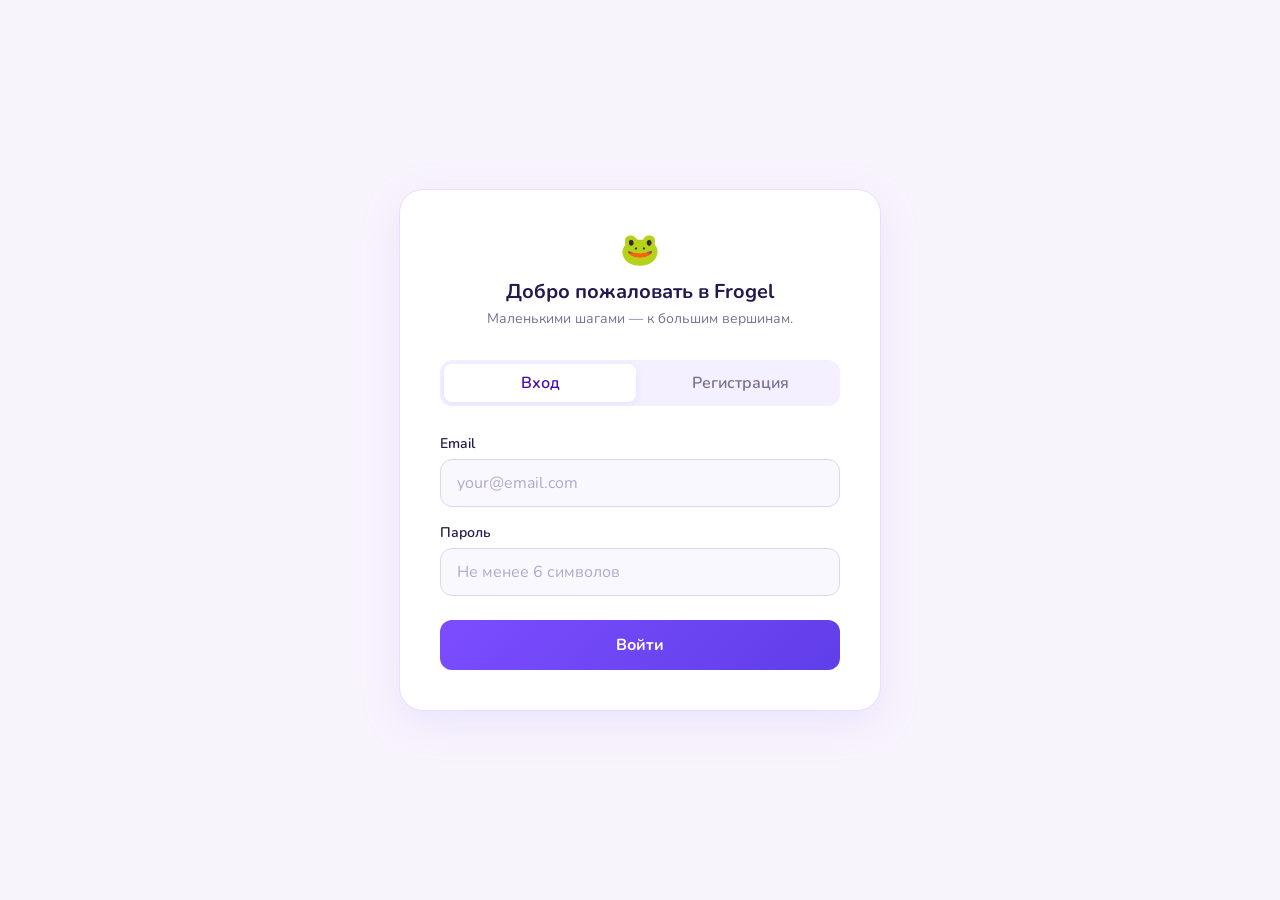
==== auth.html @ eb04b8f2 "Add frontend auth flow" ====
<!DOCTYPE html>
<html lang="ru">
<head>
    <meta charset="UTF-8">
    <title>Frogel — вход</title>

    <link rel="preconnect" href="https://fonts.googleapis.com">
    <link rel="preconnect" href="https://fonts.gstatic.com" crossorigin>
    <link href="https://fonts.googleapis.com/css2?family=Nunito:wght@400;600;700;800&display=swap" rel="stylesheet">

    <link rel="stylesheet" href="styles.css">

    <style>
        body {
            display: flex;
            align-items: center;
            justify-content: center;
            min-height: 100vh;
            margin: 0;
            padding: 24px;
            box-sizing: border-box;
            max-width: none;
        }

        .auth-card {
            background: #ffffff;
            border-radius: 24px;
            border: 1px solid #eadcff;
            box-shadow: 0 12px 40px rgba(180, 160, 255, 0.18);
            padding: 40px;
            width: 100%;
            max-width: 400px;
        }

        .auth-logo {
            text-align: center;
            margin-bottom: 8px;
            font-size: 32px;
            line-height: 40px;
            color: #4408b4;
            font-weight: 800;
        }

        .auth-title {
            text-align: center;
            font-size: 20px;
            font-weight: 700;
            color: #24194f;
            margin: 0 0 4px;
        }

        .auth-subtitle {
            text-align: center;
            font-size: 14px;
            color: #7a6f91;
            margin: 0 0 32px;
        }

        .auth-tabs {
            display: flex;
            gap: 8px;
            margin-bottom: 28px;
            background: #f5f0ff;
            border-radius: 12px;
            padding: 4px;
        }

        .auth-tab {
            flex: 1;
            padding: 8px 12px;
            border-radius: 8px;
            border: none;
            background: transparent;
            color: #7a6f91;
            font-size: 16px;
            font-weight: 600;
            cursor: pointer;
            transition: background 0.15s, color 0.15s;
            font-family: inherit;
        }

        .auth-tab:hover {
            background: #ede8ff;
            transform: none;
        }

        .auth-tab--active {
            background: #ffffff;
            color: #4408b4;
            box-shadow: 0 2px 8px rgba(180, 160, 255, 0.2);
        }

        .auth-tab--active:hover {
            background: #ffffff;
        }

        .auth-form {
            display: flex;
            flex-direction: column;
            gap: 16px;
        }

        .auth-field {
            display: flex;
            flex-direction: column;
            gap: 6px;
        }

        .auth-field label {
            font-size: 14px;
            font-weight: 600;
            color: #24194f;
        }

        .auth-field input {
            padding: 12px 16px;
            border-radius: 12px;
            border: 1px solid #ddd5f5;
            font-size: 16px;
            font-family: inherit;
            color: #24194f;
            background: #faf8ff;
            outline: none;
            transition: border-color 0.15s, box-shadow 0.15s;
        }

        .auth-field input:focus {
            border-color: #8061e2;
            box-shadow: 0 0 0 3px rgba(111, 76, 255, 0.12);
            background: #ffffff;
        }

        .auth-field input::placeholder {
            color: #b0a8cc;
        }

        .auth-error {
            font-size: 13px;
            color: #c0392b;
            margin: 0;
            display: none;
        }

        .auth-error--visible {
            display: block;
        }

        .auth-submit {
            margin-top: 8px;
            padding: 14px 24px;
            border-radius: 12px;
            border: none;
            background: linear-gradient(135deg, #7c4dff 0%, #5f3ee8 100%);
            color: #ffffff;
            font-size: 16px;
            font-weight: 700;
            cursor: pointer;
            font-family: inherit;
            transition: opacity 0.15s, transform 0.15s;
        }

        .auth-submit:hover {
            opacity: 0.92;
            transform: translateY(-1px);
        }

        .auth-submit:disabled {
            opacity: 0.6;
            cursor: not-allowed;
            transform: none;
        }

        .auth-global-error {
            margin-top: 12px;
            padding: 12px 16px;
            border-radius: 12px;
            background: #fff0f0;
            border: 1px solid #ffd5d5;
            color: #c0392b;
            font-size: 14px;
            text-align: center;
            display: none;
        }

        .auth-global-error--visible {
            display: block;
        }

        .auth-success {
            margin-top: 12px;
            padding: 12px 16px;
            border-radius: 12px;
            background: #f0fff4;
            border: 1px solid #b7f0c8;
            color: #1a7a3a;
            font-size: 14px;
            text-align: center;
            display: none;
        }

        .auth-success--visible {
            display: block;
        }
    </style>
</head>
<body>
    <div class="auth-card">
        <div class="auth-logo">🐸</div>
        <h1 class="auth-title">Добро пожаловать в Frogel</h1>
        <p class="auth-subtitle">Маленькими шагами — к большим вершинам.</p>

        <div class="auth-tabs">
            <button type="button" class="auth-tab auth-tab--active" id="tabLogin">Вход</button>
            <button type="button" class="auth-tab" id="tabRegister">Регистрация</button>
        </div>

        <form class="auth-form" id="authForm" novalidate>

            <div class="auth-field" id="fieldName" style="display: none;">
                <label for="inputName">Имя</label>
                <input type="text" id="inputName" placeholder="Как тебя зовут?" autocomplete="name">
                <p class="auth-error" id="errorName"></p>
            </div>

            <div class="auth-field">
                <label for="inputEmail">Email</label>
                <input type="email" id="inputEmail" placeholder="your@email.com" autocomplete="email">
                <p class="auth-error" id="errorEmail"></p>
            </div>

            <div class="auth-field">
                <label for="inputPassword">Пароль</label>
                <input type="password" id="inputPassword" placeholder="Не менее 6 символов" autocomplete="current-password">
                <p class="auth-error" id="errorPassword"></p>
            </div>

            <button type="submit" class="auth-submit" id="authSubmit">Войти</button>
        </form>

        <div class="auth-global-error" id="globalError"></div>
        <div class="auth-success" id="globalSuccess"></div>
    </div>

    <script src="api.js"></script>
    <script src="auth.js"></script>
    <script>
        if (isAuthenticated()) {
            window.location.href = "/index.html";
        }

        var mode = "login";

        var tabLogin = document.getElementById("tabLogin");
        var tabRegister = document.getElementById("tabRegister");
        var fieldName = document.getElementById("fieldName");
        var authSubmit = document.getElementById("authSubmit");
        var globalError = document.getElementById("globalError");
        var globalSuccess = document.getElementById("globalSuccess");
        var inputName = document.getElementById("inputName");
        var inputEmail = document.getElementById("inputEmail");
        var inputPassword = document.getElementById("inputPassword");

        function clearErrors() {
            document.getElementById("errorName").textContent = "";
            document.getElementById("errorName").classList.remove("auth-error--visible");
            document.getElementById("errorEmail").textContent = "";
            document.getElementById("errorEmail").classList.remove("auth-error--visible");
            document.getElementById("errorPassword").textContent = "";
            document.getElementById("errorPassword").classList.remove("auth-error--visible");
            globalError.textContent = "";
            globalError.classList.remove("auth-global-error--visible");
            globalSuccess.textContent = "";
            globalSuccess.classList.remove("auth-success--visible");
        }

        function showFieldError(id, msg) {
            var el = document.getElementById(id);
            el.textContent = msg;
            el.classList.add("auth-error--visible");
        }

        function showGlobalError(msg) {
            globalError.textContent = msg;
            globalError.classList.add("auth-global-error--visible");
        }

        function showGlobalSuccess(msg) {
            globalSuccess.textContent = msg;
            globalSuccess.classList.add("auth-success--visible");
        }

        function extractToken(data) {
            if (typeof data === "string" && data.length > 10) return data;
            if (!data) return null;
            return data.token || data.accessToken || data.access_token || data.jwt || null;
        }

        function switchToLogin() {
            mode = "login";
            tabLogin.classList.add("auth-tab--active");
            tabRegister.classList.remove("auth-tab--active");
            fieldName.style.display = "none";
            inputName.value = "";
            authSubmit.textContent = "Войти";
            clearErrors();
        }

        function switchToRegister() {
            mode = "register";
            tabRegister.classList.add("auth-tab--active");
            tabLogin.classList.remove("auth-tab--active");
            fieldName.style.display = "";
            authSubmit.textContent = "Создать аккаунт";
            clearErrors();
        }

        tabLogin.addEventListener("click", switchToLogin);
        tabRegister.addEventListener("click", switchToRegister);

        function doLogin(email, password, onSuccess, onError) {
            fetch(apiUrl("/auth/login"), {
                method: "POST",
                headers: { "Content-Type": "application/json" },
                body: JSON.stringify({ email: email, password: password })
            })
            .then(function(res) {
                if (!res.ok) {
                    return res.json().catch(function() { return null; }).then(function(body) {
                        var msg = (body && body.message) ? body.message : null;
                        onError(res.status, msg);
                    });
                }
                return res.json().then(function(data) {
                    console.log("[frogel-auth] login response keys:", Object.keys(data || {}));
                    var token = extractToken(data);
                    if (token) {
                        setAuthToken(token);
                        onSuccess();
                    } else {
                        console.warn("[frogel-auth] token not found. Response keys:", Object.keys(data || {}));
                        onError(0, "Токен не получен. Попробуй ещё раз.");
                    }
                });
            })
            .catch(function() {
                onError(0, "Не удалось подключиться к серверу.");
            });
        }

        document.getElementById("authForm").addEventListener("submit", function(e) {
            e.preventDefault();
            clearErrors();

            var email = inputEmail.value.trim();
            var password = inputPassword.value;
            var name = inputName.value.trim();
            var hasError = false;

            if (mode === "register" && name === "") {
                showFieldError("errorName", "Введи своё имя");
                hasError = true;
            }

            if (email === "") {
                showFieldError("errorEmail", "Введи email");
                hasError = true;
            }

            if (password === "") {
                showFieldError("errorPassword", "Введи пароль");
                hasError = true;
            }

            if (hasError) return;

            authSubmit.disabled = true;

            if (mode === "login") {
                authSubmit.textContent = "Входим...";

                doLogin(email, password, function() {
                    window.location.href = "/index.html";
                }, function(status, msg) {
                    authSubmit.disabled = false;
                    authSubmit.textContent = "Войти";
                    if (status === 401 || status === 400) {
                        showGlobalError("Проверь email и пароль");
                    } else {
                        showGlobalError(msg || "Не удалось войти. Попробуй ещё раз.");
                    }
                });

            } else {
                authSubmit.textContent = "Создаём...";

                fetch(apiUrl("/auth/register"), {
                    method: "POST",
                    headers: { "Content-Type": "application/json" },
                    body: JSON.stringify({ name: name, displayName: name, email: email, password: password })
                })
                .then(function(res) {
                    if (!res.ok) {
                        return res.json().catch(function() { return null; }).then(function(body) {
                            authSubmit.disabled = false;
                            authSubmit.textContent = "Создать аккаунт";
                            var msg = body && body.message ? body.message : null;
                            if (msg && msg.toLowerCase().indexOf("exist") !== -1) {
                                showGlobalError("Такой email уже используется");
                            } else {
                                showGlobalError(msg || "Не удалось создать аккаунт. Попробуй ещё раз.");
                            }
                        });
                    }
                    return res.json().then(function(data) {
                        var token = extractToken(data);
                        if (token) {
                            setAuthToken(token);
                            window.location.href = "/index.html";
                        } else {
                            authSubmit.textContent = "Входим...";
                            doLogin(email, password, function() {
                                window.location.href = "/index.html";
                            }, function() {
                                authSubmit.disabled = false;
                                authSubmit.textContent = "Создать аккаунт";
                                showGlobalSuccess("Аккаунт создан! Войди с теми же данными.");
                                switchToLogin();
                            });
                        }
                    });
                })
                .catch(function() {
                    authSubmit.disabled = false;
                    authSubmit.textContent = "Создать аккаунт";
                    showGlobalError("Не удалось подключиться к серверу.");
                });
            }
        });
    </script>
</body>
</html>
---- styles.css ----
:root {
    /* Spacing */
    --space-1:  4px;
    --space-2:  8px;
    --space-3:  12px;
    --space-4:  16px;
    --space-5:  20px;
    --space-6:  24px;
    --space-8:  32px;
    --space-10: 40px;
    --space-12: 48px;

    /* Border radius */
    --radius-sm:  8px;
    --radius-md:  12px;
    --radius-lg:  16px;
    --radius-xl:  20px;
    --radius-2xl: 24px;

    /* Font sizes */
    --font-xs:   12px;
    --font-base: 16px;
    --font-lg:   20px;
    --font-xl:   24px;
    --font-2xl:  32px;
}

  body {
            font-family: "Nunito", "Inter", "Segoe UI", system-ui, -apple-system, BlinkMacSystemFont, sans-serif;
            max-width: 800px;
            margin: 40px auto;
            padding: 20px;
            background-color: #f8f4fc;
        }

        h1 {
            color: #4408b4;
            margin: 0;
        }

.app-header {
    display: flex;
    align-items: center;
    justify-content: space-between;
    margin-bottom: 24px;
}

.logout-button {
    padding: 8px 16px;
    border-radius: 8px;
    border: 1px solid #eadcff;
    background: transparent;
    color: #7a6f91;
    font-size: 14px;
    font-weight: 600;
    font-family: inherit;
    cursor: pointer;
    transition: background 0.15s, color 0.15s;
}

.logout-button:hover {
    background: #f5f0ff;
    color: #4408b4;
    transform: none;
}

.attention-card {
    background: #fffdf8;
    padding: 20px;
    margin-bottom: 20px;

    border-radius: 12px;
    border: 1px solid #ffe4b8;
    box-shadow: 0 8px 24px rgba(180, 160, 255, 0.12);
}

.attention-header {
    display: flex;
    justify-content: space-between;
    align-items: flex-start;
    gap: 16px;
}

.attention-header h2 {
    margin: 0 0 6px;
    color: #24194f;
    font-size: 20px;
}

.attention-header p {
    margin: 0;
    color: #7a6f91;
    line-height: 1.45;
}

.attention-counter {
    padding: 7px 10px;
    border-radius: 8px;

    background: #fff0d1;
    color: #9a6200;

    font-size: 13px;
    font-weight: 700;

    white-space: nowrap;
}

.attention-list {
    margin-top: 18px;

    border: none;
    border-radius: 12px;

    overflow: hidden;

    background: #fffffc;
}

.attention-list::before {
    content: "";
    display: none;
}

.attention-item {
    display: grid;
    grid-template-columns: auto 1fr auto;
    align-items: center;
    gap: 12px;

    padding: 14px 16px;

    background: #fffffc;
    border-bottom: 1px solid #fff4dd;
}

.attention-item:last-child {
    border-bottom: none;
}

.attention-item > div {
    min-width: 0;
}

.attention-dot {
    width: 10px;
    height: 10px;
    border-radius: 999px;
}

.attention-item-title {
    display: -webkit-box;
    -webkit-line-clamp: 2;
    -webkit-box-orient: vertical;
    overflow: hidden;
    margin-bottom: 3px;

    color: #24194f;
    font-weight: 700;
    overflow-wrap: break-word;
    word-break: break-word;
}

.attention-item-reason {
    display: -webkit-box;
    -webkit-line-clamp: 2;
    -webkit-box-orient: vertical;
    overflow: hidden;

    color: #7a6f91;
    font-size: 13px;
    overflow-wrap: break-word;
}

.attention-item-meta {
    display: block;
    font-size: var(--font-xs);
    line-height: 16px;
    color: #9b92b4;
    margin-bottom: 2px;
    overflow: hidden;
    text-overflow: ellipsis;
    white-space: nowrap;
}

.attention-past .attention-dot {
    background: #eb5757;
}

.attention-soon .attention-dot {
    background: #f2c94c;
}

.attention-no-step .attention-dot {
    background: #8b7dff;
}

.attention-inactive .attention-dot {
    background: #b0a8cc;
}

.attention-open-button {
    padding: 8px 12px;
    border-radius: 6px;

    background: #fffdf8;
    color: #5f3ee8;

    border: 1px solid #eadcff;

    font-size: 13px;
    font-weight: 700;
}

.attention-open-button:hover {
    background: #f5efff;
    transform: none;
}

.attention-show-all {
    margin-top: 12px;
    padding: 0;

    background: transparent;
    color: #5f3ee8;

    font-weight: 700;
}

.attention-show-all:hover {
    background: transparent;
    transform: none;
}

        .goal-card {
            display: grid;
            grid-template-columns: 1.4fr 1fr 0.6fr 0.8fr 40px;
            align-items: center;
            gap: var(--space-5);

            background: #ffffff;
            padding: var(--space-5) var(--space-6);
            margin-bottom: var(--space-3);

            border-radius: var(--radius-lg);
            border: 1px solid #eadcff;
            box-shadow: 0 8px 24px rgba(180, 160, 255, 0.14);
        }

        .my-goals-block .goal-card {
            border-radius: 0;
            border: none;
            border-bottom: 1px solid #f1e8ff;
            box-shadow: none;
            margin-bottom: 0;
            padding: var(--space-3) var(--space-4);
        }

        .my-goals-block .goal-card:last-child {
            border-bottom: none;
        }

        .my-goals-block .goal-card-clickable:hover {
            transform: none;
            background: #faf8ff;
            box-shadow: none;
        }

        .my-goals-block .goal-card h3 {
            font-size: var(--font-base);
        }

        .goal-card-clickable {
            cursor: pointer;
        }

        .goal-card-clickable:hover {
            transform: translateY(-2px);
            box-shadow: 0 12px 30px rgba(120, 90, 255, 0.18);
        }

        .goal-card-clickable:focus-visible {
            outline: none;
            border-color: #8061e2;
            box-shadow: 0 0 0 4px rgba(111, 76, 255, 0.16);
        }

        .goal-card h3 {
            margin: 0 0 4px;
            color: #24194f;
            font-size: var(--font-lg);
            overflow: hidden;
            text-overflow: ellipsis;
            white-space: nowrap;
        }

        .goal-card-main {
            display: flex;
            align-items: center;
            gap: var(--space-4);
            min-width: 0;
        }

        .goal-card-main > div {
            min-width: 0;
        }

        .goal-meta {
            margin: 0;
            color: #7a6f91;
            font-size: var(--font-xs);
            overflow: hidden;
            text-overflow: ellipsis;
            white-space: nowrap;
        }

        .goal-card-progress-summary {
            display: flex;
            flex-direction: column;
            gap: 4px;
        }

        .goal-card-progress-summary span {
            color: #7a6f91;
            font-size: var(--font-xs);
        }

        .goal-card-progress-summary strong {
            color: #24194f;
            font-size: var(--font-lg);
        }

        .goal-card-route-point {
            display: flex;
            align-items: center;
            gap: 10px;
        }

        .goal-card-route-point strong {
            display: block;
            color: #24194f;
            font-size: var(--font-base);
        }

        .goal-card-route-label {
            display: block;
            margin-bottom: var(--space-1);

            color: #7a6f91;
            font-size: var(--font-xs);
            font-weight: 600;
        }

        .deadline-status-dot {
            width: 10px;
            height: 10px;
            flex: 0 0 10px;

            border-radius: 999px;
        }

        .deadline-dot-far {
            background: #6fcf97;
        }

        .deadline-dot-soon {
            background: #f2c94c;
        }

        .deadline-dot-past {
            background: #eb5757;
        }

        .deadline-dot-empty {
            background: #c9c2df;
        }

        .goal-card-actions {
            display: flex;
            gap: 8px;
            justify-content: flex-end;
            flex-wrap: wrap;
        }

        .goal-row-bar-cell {
            display: flex;
            align-items: center;
        }

        .goal-row-mini-bar {
            width: 100%;
            height: 10px;
            background: #f1e8ff;
            border-radius: 999px;
            overflow: hidden;
        }

        .goal-row-mini-fill {
            height: 100%;
            background: linear-gradient(135deg, #ff9ed8, #9dcfff, #bba7ff);
            border-radius: 999px;
            transition: width 0.25s ease;
        }

        .goal-row-count-block {
            display: flex;
            flex-direction: column;
            align-items: flex-start;
            gap: 2px;
            white-space: nowrap;
        }

        .goal-row-count {
            color: #7a6f91;
            font-size: var(--font-xs);
            line-height: 16px;
        }

        .goal-row-count-done {
            color: #24194f;
            font-weight: 700;
        }

        .goal-row-percent {
            color: #24194f;
            font-size: var(--font-base);
            font-weight: 700;
            line-height: 24px;
        }

        .today-plan-card {
            background: #ffffff;
            padding: 20px;
            margin-bottom: 20px;

            border-radius: 12px;
            border: 1px solid #eadcff;
            box-shadow: 0 8px 24px rgba(180, 160, 255, 0.14);
        }

        .today-plan-header {
            display: flex;
            justify-content: space-between;
            align-items: flex-start;
            gap: 16px;
        }

        .today-plan-header h2 {
            margin: 0 0 6px;
            color: #24194f;
            font-size: 20px;
        }

        .today-plan-header p {
            margin: 0;
            color: #7a6f91;
            line-height: 1.45;
        }

        .today-plan-counter {
            padding: 7px 10px;
            border-radius: 8px;

            background: #f0eaff;
            color: #5f3ee8;

            font-size: 13px;
            font-weight: 700;

            white-space: nowrap;
        }

        .today-plan-list {
            margin-top: 18px;
        }

        /* Shared empty state pattern */
        .empty-state {
            padding: var(--space-5) var(--space-6);
            border: 1px solid #eadcff;
            border-radius: var(--radius-lg);
            background: linear-gradient(135deg, #fff7fb, #f7f1ff);
            text-align: center;
        }

        .empty-state-title {
            font-size: var(--font-base);
            font-weight: 600;
            line-height: 24px;
            color: #24194f;
            margin: 0 0 var(--space-2);
        }

        .empty-state-text {
            font-size: var(--font-xs);
            line-height: 16px;
            color: #7a6f91;
            margin: 0;
        }

        .today-plan-empty {
            padding: 16px;
            border-radius: 8px;

            background: linear-gradient(135deg, #fff7fb, #f7f1ff);
            color: #7a6f91;

            line-height: 1.5;
        }

        .today-plan-item {
            display: flex;
            align-items: center;
            gap: 10px;

            padding: 12px 0;
            border-bottom: 1px solid #f1e8ff;
        }

        .today-plan-item {
            position: relative;
        }

        .today-plan-remove-button {
            margin-left: auto;

            width: 32px;
            height: 32px;
            padding: 0;

            display: flex;
            align-items: center;
            justify-content: center;

            border-radius: 8px;

            background: #f0eaff;
            color: #5f3ee8;

            font-size: 22px;
            line-height: 1;
            font-weight: 700;
        }

        .today-plan-remove-button:hover {
            background: #e2d8ff;
            transform: none;
        }

        .today-plan-remove-popover {
            position: fixed;
            z-index: 600;
            background: #ffffff;
            border: 1.5px solid #e2d8ff;
            border-radius: 12px;
            box-shadow: 0 4px 20px rgba(80, 60, 160, 0.12);
            padding: 12px 14px;
            display: flex;
            flex-direction: column;
            gap: 10px;
            min-width: 152px;
        }

        .today-plan-remove-popover-text {
            margin: 0;
            color: #24194f;
            font-size: var(--font-xs);
            line-height: 16px;
            font-weight: 600;
        }

        .today-plan-remove-popover-actions {
            display: flex;
            gap: 8px;
        }

        .today-plan-remove-popover-confirm {
            flex: 1;
            padding: 6px 0;
            background: #8061e2;
            color: #ffffff;
            border: none;
            border-radius: 8px;
            font-size: var(--font-xs);
            font-family: inherit;
            font-weight: 600;
            cursor: pointer;
            line-height: 16px;
        }

        .today-plan-remove-popover-confirm:hover {
            background: #6b4fd1;
        }

        .today-plan-remove-popover-cancel {
            flex: 1;
            padding: 6px 0;
            background: #f3eeff;
            color: #7a6f91;
            border: 1.5px solid #e2d8ff;
            border-radius: 8px;
            font-size: var(--font-xs);
            font-family: inherit;
            font-weight: 600;
            cursor: pointer;
            line-height: 16px;
        }

        .today-plan-remove-popover-cancel:hover {
            background: #e8dcff;
        }

        .today-plan-item:last-child {
            border-bottom: none;
        }

        .today-plan-item input[type="checkbox"] {
            width: 18px;
            height: 18px;
        }

        .today-plan-item-text {
            display: flex;
            flex-direction: column;
            gap: 3px;
            flex: 1 1 0;
            min-width: 0;
        }

        .today-plan-item-title {
            color: #24194f;
            font-weight: 700;
            overflow: hidden;
            text-overflow: ellipsis;
            white-space: nowrap;
        }

        .today-plan-item-goal {
            color: #7a6f91;
            font-size: 13px;
            overflow: hidden;
            text-overflow: ellipsis;
            white-space: nowrap;
        }

        .today-plan-item.completed .today-plan-item-title {
            text-decoration: line-through;
            opacity: 0.65;
        }

        .day-results-button {
            margin-top: 14px;
            padding: 0;

            background: transparent;
            color: #5f3ee8;

            font-weight: 700;
        }

        .day-results-button:hover {
            background: transparent;
            transform: none;
        }

        .day-results-button:focus {
            outline: none;
        }

        .day-results-button:focus-visible {
            outline: 2px solid #c4b5fd;
            outline-offset: 3px;
            border-radius: 4px;
        }

        .progress-bar {
            width: 100%;
            height: 12px;
            background: #f1e8ff;
            border-radius: 999px;
            overflow: hidden;
            margin: var(--space-3) 0 var(--space-4);
        }

        .progress-fill {
            height: 100%;
            border-radius: 999px;
            background: linear-gradient(135deg, #ff9ed8, #9dcfff, #bba7ff);
            transition: width 0.25s ease;
        }

        .route-point {
            display: flex;
            flex-direction: column;
            gap: var(--space-1);

            margin-top: var(--space-4);
            padding: var(--space-4);

            border-radius: var(--radius-md);
            border: 1px solid #eadcff;

            background: linear-gradient(135deg, #fff7fb, #f7f1ff);
        }

        .route-point-content {
            display: flex;
            justify-content: space-between;
            align-items: center;
            gap: 16px;
        }

        .route-point-content > div {
            display: flex;
            flex-direction: column;
            gap: 4px;
        }

        .route-point-edit-button {
            padding: var(--space-2) var(--space-4);
            border-radius: var(--radius-sm);

            background: rgba(111, 76, 255, 0.1);
            color: #5f3ee8;

            font-size: var(--font-xs);
            font-weight: 700;

            white-space: nowrap;
        }

        .route-point-edit-button:hover {
            background: rgba(111, 76, 255, 0.16);
        }

        .route-point-label {
            font-size: 12px;
            font-weight: 700;
            letter-spacing: 0.03em;
            text-transform: uppercase;
            color: #8b7dff;
        }

        .route-point strong {
            color: #3b2f63;
            font-size: var(--font-base);
        }

        .route-point small {
            color: #7a6f91;
        }

        .route-point-far {
            border-color: #cdeedc;
            background: linear-gradient(135deg, #f7fff9, #eafaf1);
        }

        .route-point-soon {
            border-color: #ffe6a8;
            background: linear-gradient(135deg, #fffdf5, #fff6d8);
        }

        .route-point-past {
            border-color: #ffb8c8;
            background: linear-gradient(135deg, #fff5f7, #ffe8ee);
        }

        .route-point-empty {
            border-style: dashed;
            background: #ffffff;
        }

        .goal-page {
            max-width: 900px;
            margin: 40px auto;
            padding: 24px;
        }

        .back-link {
            display: inline-block;
            margin-bottom: 20px;
            color: #7b61ff;
            text-decoration: none;
            font-weight: 600;
        }

        .goal-hero,
        .goal-section {
            background: #ffffff;
            border: 1px solid #eadcff;
            border-radius: var(--radius-lg);
            padding: var(--space-6);
            margin-bottom: var(--space-5);
            box-shadow: 0 10px 30px rgba(180, 160, 255, 0.16);
        }

        .goal-hero h1 {
            margin-top: 0;
            margin-bottom: var(--space-2);
            color: #3b2f63;
            font-size: var(--font-2xl);
            line-height: 1.2;
            overflow-wrap: anywhere;
            word-break: break-word;
        }

        .goal-section h2 {
            font-size: var(--font-lg);
            margin: 0;
            color: #24194f;
        }

        .goal-hero > p {
            font-size: var(--font-base);
            color: #7a6f91;
            margin: var(--space-2) 0;
            line-height: 1.5;
        }

        #goalProgress {
            font-weight: 700;
            color: #24194f;
            font-size: var(--font-lg);
        }

        #goalParts > div {
            padding: var(--space-4) 0;
            border-bottom: 1px solid #f1e8ff;
        }

        #goalParts > div:last-child {
            border-bottom: none;
        }

        #goalParts label {
            display: flex;
            align-items: flex-start;
            gap: 10px;
        }

        #goalParts input[type="checkbox"] {
            width: 18px;
            height: 18px;
            flex-shrink: 0;
            margin-top: 3px;
        }

        #newPartInput {
            width: 100%;
            box-sizing: border-box;
            padding: 12px 14px;
            margin-bottom: 12px;
            border: 1px solid #eadcff;
            border-radius: 12px;
        }

        button {
            cursor: pointer;
            border: none;
            border-radius: 8px;
            padding: 10px 16px;
            font-size: 14px;
            font-weight: 600;
            transition: 0.2s;
        }

        .delete-button {
            background: #f1e8ff;
            color: #6b4eff;
        }

        .delete-button:hover {
            background: #eadcff;
        }

        button:hover {
            transform: translateY(-1px);
        }

        #addPartButton {
            background: #8061e2;
            color: white;
        }

        #addPartButton:hover {
            background: #5f3ee8;

        }

        .completed-part {
            text-decoration: line-through;
            opacity: 0.6;
        }

        .icon-delete-button {
            width: 40px;
            height: 40px;
            padding: 0;
            border-radius: var(--radius-sm);
            background: #f0eaff;
            color: #6b4eff;
            font-size: 20px;
            font-weight: 700;
            line-height: 1;
        }

        .icon-delete-button:hover {
            background: #eadcff;
            transform: none;
        }

        .goal-top-actions {
            display: flex;
            justify-content: space-between;
            align-items: center;
            margin-bottom: 20px;
        }

        .danger-button {
            background: #fde8f2;
            color: #9b2255;
            border: 1px solid #f0b8d4;
        }

        .danger-button:hover {
            background: #fbd5e8;
            transform: none;
        }

        .goal-layout {
            display: grid;
            grid-template-columns: 2fr 1fr;
            gap: var(--space-5);
        }

        .goal-main-column,
        .goal-side-column {
            display: flex;
            flex-direction: column;
            gap: var(--space-5);
            min-width: 0;
        }

        .hidden {
            display: none;
        }

        .modal {
            position: fixed;
            inset: 0;

            background: rgba(0,0,0,0.35);

            display: flex;
            justify-content: center;
            align-items: center;

            z-index: 1000;
        }

        .modal-content {
            width: 420px;

            background: white;

            border-radius: 12px;

            padding: 24px;

            box-shadow: 0 20px 50px rgba(0,0,0,0.15);
        }

        .day-results-modal-content {
            max-width: 520px;
        }

        .day-results-modal-header {
            display: flex;
            justify-content: space-between;
            align-items: flex-start;
            gap: 16px;

            margin-bottom: 20px;
        }

        .day-results-modal-header h2 {
            margin: 0 0 6px;
            color: #24194f;
        }

        .day-results-modal-header p {
            margin: 0;
            color: #7a6f91;
            line-height: 1.45;
        }

        .day-results-close-button {
            width: 36px;
            height: 36px;
            padding: 0;

            border-radius: 12px;

            background: #f0eaff;
            color: #5f3ee8;

            font-size: 24px;
            line-height: 1;
        }

        .day-results-close-button:hover {
            background: #e2d8ff;
        }

        .day-results-section {
            padding: 16px;
            border-radius: 12px;

            background: linear-gradient(135deg, #ffffff, #faf7ff);
            border: 1px solid #eadcff;
        }

        .day-results-section + .day-results-section {
            margin-top: 14px;
        }

        .day-results-section h3 {
            margin: 0 0 12px;
            color: #24194f;
            font-size: 16px;
        }

        .day-results-item {
            display: flex;
            align-items: center;
            gap: 10px;

            padding: 10px 0;
            border-bottom: 1px solid #f1e8ff;
        }

        .day-results-item:last-child {
            border-bottom: none;
        }

        .day-results-marker {
            width: 22px;
            height: 22px;
            flex: 0 0 22px;

            display: flex;
            align-items: center;
            justify-content: center;

            border-radius: 999px;

            font-size: 13px;
            font-weight: 700;
        }

        .day-results-marker.done {
            background: #eafaf1;
            color: #2f9e62;
        }

        .day-results-marker.progress {
            background: #fff6d8;
            color: #b7791f;
        }

        .day-results-text {
            display: flex;
            flex-direction: column;
            gap: 3px;
            flex: 1 1 0;
            min-width: 0;
        }

        .day-results-title {
            color: #24194f;
            font-weight: 700;
            overflow: hidden;
            text-overflow: ellipsis;
            white-space: nowrap;
        }

        .day-results-goal {
            color: #7a6f91;
            font-size: 13px;
            overflow: hidden;
            text-overflow: ellipsis;
            white-space: nowrap;
        }

        .day-results-progress {
            font-size: var(--font-xs);
            color: #9b92b4;
            line-height: 16px;
            overflow: hidden;
            text-overflow: ellipsis;
            white-space: nowrap;
        }

        .day-results-empty {
            margin: 0;
            color: #7a6f91;
            font-size: var(--font-xs);
            line-height: 1.5;
        }

        .deadline-modal-content {
            max-width: 420px;
        }

        .deadline-modal-content h2 {
            margin-top: 0;
            margin-bottom: 8px;
            color: #2f275f;
        }

        .delete-goal-modal-content h2 {
            margin: 0 0 var(--space-2);
            color: #24194f;
            font-size: var(--font-lg);
        }

        .modal-hint {
            margin: 0 0 18px;
            color: #7a6f91;
            line-height: 1.5;
        }

        .deadline-date-input {
            width: 100%;
            box-sizing: border-box;

            padding: 13px 14px;
            border: 1px solid #eadcff;
            border-radius: 12px;

            font-family: inherit;
            font-size: 15px;
            color: #6f6685;

            background: #ffffff;
        }

        .deadline-date-input:focus {
            outline: none;
            border-color: #8061e2;
            box-shadow: 0 0 0 4px rgba(111, 76, 255, 0.14);
        }

        .modal-actions {
            margin-top: 16px;

            display: flex;
            justify-content: flex-end;
            gap: 12px;
        }

        .section-header {
            display: flex;
            justify-content: space-between;
            align-items: center;
        }

        #goalParts > .empty-state {
            margin-top: var(--space-4);
            display: block;
            padding: var(--space-5) var(--space-6);
        }

        .modal.hidden {
            display: none;
        }

        .next-step-card {
            position: sticky;
            top: 24px;
        }

        #nextStepText {
            overflow-wrap: break-word;
            word-break: break-word;
        }

        #nextStepText.next-step-clamped {
            display: -webkit-box;
            -webkit-line-clamp: 3;
            -webkit-box-orient: vertical;
            overflow: hidden;
        }

        .secondary-button {
            background: #f1e8ff;
            color: #6b4eff;
        }

        .deadline-text {
            color: #7a6f91;
            margin-top: -8px;
        }


        @media (max-width: 760px) {
            .goal-card {
                grid-template-columns: 1fr;
                align-items: flex-start;
            }

            .goal-card-actions {
                justify-content: flex-start;
            }

            .route-point-content {
                align-items: flex-start;
            }

            .route-point-edit-button {
                padding: var(--space-2) var(--space-4);
                border-radius: var(--radius-sm);

                background: #e9e0ff;
                color: #5f3ee8;

                font-size: var(--font-xs);
                font-weight: 700;

                white-space: nowrap;
            }

            .route-point-edit-button:hover {
                background: #ded0ff;
            }

            .today-plan-header {
                flex-direction: column;
            }

            .today-plan-counter {
                align-self: flex-start;
            }

            .attention-header {
                flex-direction: column;
            }

            .attention-counter {
                align-self: flex-start;
            }

            .attention-item {
                grid-template-columns: auto 1fr;
            }

            .attention-open-button {
                grid-column: 2;
                justify-self: flex-start;
            }
        }

        /* Add step modal — clean version */

        #addPartModal .add-step-modal {
            position: relative;

            width: 520px;
            max-width: calc(100vw - 40px);

            padding: 32px;

            border-radius: 18px;
            background: #ffffff;

            box-shadow: 0 24px 70px rgba(40, 30, 80, 0.18);
        }

        .add-step-modal-header {
            display: flex;
            justify-content: space-between;
            align-items: flex-start;
            gap: 20px;

            margin-bottom: 24px;
        }

        .add-step-modal-header h2 {
            margin: 0 48px 8px 0;

            color: #24194f;
            font-size: var(--font-xl);
            line-height: 1.2;
        }

        .add-step-modal-header p {
            margin: 0;
            max-width: 360px;

            color: #7a6f91;
            font-size: 16px;
            line-height: 1.45;
        }

        #closePartModalButton {
            position: absolute;
            top: 24px;
            right: 24px;

            width: 40px;
            height: 40px;
            padding: 0;

            display: flex;
            align-items: center;
            justify-content: center;

            border-radius: 12px;

            background: #f0eaff;
            color: #5f3ee8;

            font-size: 24px;
            font-weight: 800;
            line-height: 1;
        }

        #closePartModalButton:hover {
            background: #e2d8ff;
            transform: none;
        }

        .add-step-field {
            display: flex;
            flex-direction: column;
            gap: 8px;

            margin-bottom: 16px;
        }

        .add-step-field label,
        .add-step-label-row label {
            color: #7a6f91;
            font-size: 13px;
            font-weight: 700;
        }

        .add-step-label-row {
            display: flex;
            align-items: center;
            gap: 8px;
        }

        .add-step-field input,
        .add-step-field select {
            width: 100%;
            box-sizing: border-box;

            padding: 13px 14px;

            border: 1px solid #eadcff;
            border-radius: 12px;

            background: #ffffff;

            font-family: inherit;
            font-size: 15px;
            color: #24194f;
        }

        .add-step-field input::placeholder {
            color: #9b92b4;
        }

        .add-step-field input:focus,
        .add-step-field select:focus {
            outline: none;
            border-color: #8061e2;
            box-shadow: 0 0 0 4px rgba(128, 97, 226, 0.14);
        }

        .add-step-date-input {
            color: #6f6685;
        }

        .add-step-date-input::-webkit-datetime-edit {
            color: #6f6685;
            font-family: inherit;
        }

        .add-step-date-input::-webkit-datetime-edit-day-field,
        .add-step-date-input::-webkit-datetime-edit-month-field,
        .add-step-date-input::-webkit-datetime-edit-year-field,
        .add-step-date-input::-webkit-datetime-edit-text {
            color: #6f6685;
            font-family: inherit;
        }

        .field-help-button {
            width: 20px;
            height: 20px;
            padding: 0;

            display: inline-flex;
            align-items: center;
            justify-content: center;

            border-radius: 999px;

            background: #f0eaff;
            color: #5f3ee8;

            font-size: 12px;
            font-weight: 800;
        }

        .field-help-button:hover {
            background: #e2d8ff;
            transform: none;
        }

        .measurable-fields {
            padding: 16px;
            margin-bottom: 16px;

            border-radius: 14px;
            border: 1px solid #eadcff;

            background: #fffafd;
        }

        .add-step-grid {
            display: grid;
            grid-template-columns: 1fr 1fr;
            gap: 12px;
        }

        .add-step-grid .add-step-field {
            margin-bottom: 0;
        }

        .add-step-submit-button {
            width: 100%;
            margin-top: 4px;

            padding: 13px 16px;
            border-radius: 12px;

            background: #8061e2;
            color: #ffffff;

            font-size: 15px;
            font-weight: 800;
        }

        .add-step-submit-button:hover {
            background: #5f3ee8;
            transform: none;
        }

        @media (max-width: 760px) {
            #addPartModal .add-step-modal {
                width: calc(100vw - 40px);
                padding: 24px;
            }

            .add-step-grid {
                grid-template-columns: 1fr;
            }
        }

        @media (max-width: 760px) {
            #newGoalModal {
                padding: 16px;
            }

            .new-goal-modal-content {
                width: 100%;
                max-height: calc(100vh - 32px);
            }

            .new-goal-modal-content > .add-step-modal-header,
            .new-goal-modal-body,
            .new-goal-modal-footer {
                padding-left: 20px;
                padding-right: 20px;
            }
        }

        .goal-part-row {
            display: flex;
            align-items: center;
            gap: 12px;
        }

        .goal-part-left {
            flex: 1 1 0;
            min-width: 0;
            display: flex;
            flex-direction: column;
            gap: 8px;
        }

        .goal-part-right {
            display: grid;
            grid-template-columns: 88px 96px 32px;
            align-items: center;
            column-gap: 8px;
            flex-shrink: 0;
        }

        .goal-part-label {
            display: flex;
            align-items: flex-start;
            gap: 10px;
        }

        .goal-part-text {
            display: flex;
            flex-direction: column;
            gap: 4px;
            min-width: 0;
        }

        .goal-part-text > span {
            overflow-wrap: anywhere;
            word-break: break-word;
            display: -webkit-box;
            -webkit-line-clamp: 5;
            -webkit-box-orient: vertical;
            overflow: hidden;
        }

        .goal-part-title-clickable {
            cursor: pointer;
        }

        .goal-part-title-clickable:hover {
            text-decoration: underline;
            text-decoration-color: rgba(128, 97, 226, 0.45);
            text-underline-offset: 2px;
        }

        .goal-part-measured-text {
            color: #7a6f91;
            font-size: var(--font-xs);
        }

        .goal-part-deadline-col {
            font-size: var(--font-xs);
            line-height: 16px;
            font-weight: 600;
            white-space: nowrap;
        }

        .goal-part-deadline--past { color: #c04040; }
        .goal-part-deadline--soon { color: #9a6200; }
        .goal-part-deadline--far  { color: #7a6f91; }

        .goal-part-details {
            margin-left: 28px;

            color: #7a6f91;
            font-size: var(--font-xs);
        }

        .goal-part-quick-action {
            display: flex;
            align-items: center;
            justify-content: flex-end;
        }

        .goal-part-menu {
            display: flex;
            align-items: center;
            justify-content: center;
        }

        .goal-part-progress-button,
        .goal-part-details-toggle {
            padding: var(--space-2) var(--space-3);
            border-radius: var(--radius-sm);

            background: #f0eaff;
            color: #5f3ee8;

            font-size: var(--font-xs);
            font-weight: 700;
        }

        .goal-part-progress-button:hover,
        .goal-part-details-toggle:hover {
            background: #e2d8ff;
            transform: none;
        }

        .goal-part-details-toggle {
            width: 40px;
            height: 40px;
            padding: 0;
        }

        @media (max-width: 540px) {
            .goal-part-right {
                grid-template-columns: 96px 32px;
            }
            .goal-part-deadline-col {
                display: none;
            }
        }

        .add-progress-modal {
            width: 420px;
            max-width: calc(100vw - 40px);
        }

        .view-step-title-modal-content {
            max-width: calc(100vw - 40px);
        }

        .view-step-title-text {
            margin: 0;
            color: #24194f;
            font-size: var(--font-base);
            line-height: 1.6;
            overflow-wrap: anywhere;
            word-break: break-word;
        }

        /* Step type toggle */
        .step-type-toggle {
            display: flex;
            gap: 8px;
        }

        .step-type-btn {
            flex: 1;
            padding: 10px 14px;

            border-radius: 10px;
            border: 1.5px solid #eadcff;

            background: #faf8ff;
            color: #7a6f91;

            font-size: 14px;
            font-weight: 600;

            text-align: center;
            cursor: pointer;
            transition: background 0.15s, border-color 0.15s, color 0.15s;
        }

        .step-type-btn:hover {
            background: #f0eaff;
            transform: none;
        }

        .step-type-btn--active {
            background: #8061e2;
            color: #ffffff;
            border-color: #8061e2;
        }

        .step-type-btn--active:hover {
            background: #5f3ee8;
            border-color: #5f3ee8;
        }

        .step-type-helper {
            margin: 4px 0 0;
            color: #9b92b4;
            font-size: 13px;
            line-height: 1.45;
        }

        /* Step title character counter */
        .step-title-counter {
            margin-left: auto;
            font-size: var(--font-xs);
            line-height: 16px;
            color: #9b92b4;
            transition: color 0.15s;
        }

        .step-title-counter--full {
            color: #8061e2;
            font-weight: 700;
        }

        /* Inline field errors */
        .field-error {
            color: #c0392b;
            font-size: var(--font-xs);
            font-weight: 400;
            line-height: 16px;
            margin-left: var(--space-3);
        }

        /* Step three-dot action menu */
        .step-menu-wrapper {
            position: relative;
            display: flex;
            align-items: center;
        }

        .step-menu-trigger {
            width: 32px;
            height: 32px;
            padding: 0;

            display: flex;
            align-items: center;
            justify-content: center;

            border-radius: var(--radius-sm);

            background: transparent;
            color: #7a6f91;

            font-size: 18px;
            font-weight: 700;
            line-height: 1;
            letter-spacing: -1px;
        }

        .step-menu-trigger:hover {
            background: #f0eaff;
            color: #5f3ee8;
            transform: none;
        }

        .step-menu {
            position: absolute;
            right: 0;
            top: calc(100% + var(--space-1));
            z-index: 200;

            min-width: 140px;
            padding: var(--space-1);

            background: #ffffff;
            border: 1px solid #eadcff;
            border-radius: var(--radius-md);
            box-shadow: 0 8px 24px rgba(120, 90, 255, 0.14);
        }

        .step-menu-item {
            display: block;
            width: 100%;
            padding: var(--space-2) var(--space-3);

            border-radius: var(--radius-sm);

            background: transparent;
            color: #24194f;

            font-size: var(--font-xs);
            font-weight: 600;
            text-align: left;
        }

        .step-menu-item:hover {
            background: #f8f4ff;
            transform: none;
        }

        .step-menu-item--delete {
            color: #9b2255;
        }

        .step-menu-item--delete:hover {
            background: #fde8f2;
        }

        /* Section header with multiple right-side controls */
        .section-header-actions {
            display: flex;
            align-items: center;
            gap: var(--space-2);
        }

        /* Sort dropdown */
        .sort-dropdown-wrapper {
            position: relative;
        }

        .sort-dropdown-trigger {
            width: 32px;
            height: 32px;
            padding: 0;

            display: flex;
            align-items: center;
            justify-content: center;

            border-radius: var(--radius-sm);
            background: #f0eaff;
            color: #5f3ee8;
        }

        .sort-dropdown-trigger:hover {
            background: #e2d8ff;
            transform: none;
        }

        .sort-dropdown-menu {
            position: absolute;
            right: 0;
            top: calc(100% + var(--space-1));
            z-index: 100;
            min-width: 148px;
            padding: var(--space-1);
            background: #ffffff;
            border: 1px solid #eadcff;
            border-radius: var(--radius-md);
            box-shadow: 0 8px 24px rgba(120, 90, 255, 0.14);
        }

        .sort-dropdown-item {
            display: block;
            width: 100%;
            padding: var(--space-2) var(--space-3);
            border-radius: var(--radius-sm);
            background: transparent;
            color: #24194f;
            font-size: var(--font-xs);
            font-weight: 600;
            text-align: left;
        }

        .sort-dropdown-item:hover {
            background: #f8f4ff;
            transform: none;
        }

        .sort-dropdown-item--active {
            background: #f5f0ff;
            color: #5f3ee8;
            font-weight: 700;
        }

        /* Goal page — specific button styles */
        #openAddPartModalButton {
            background: #8061e2;
            color: white;
            font-size: var(--font-base);
        }

        #openAddPartModalButton:hover {
            background: #5f3ee8;
        }

        #saveDeadlineButton {
            background: #8061e2;
            color: white;
        }

        #saveDeadlineButton:hover {
            background: #5f3ee8;
        }

        .modal-close-button {
            width: 40px;
            height: 40px;
            padding: 0;
            border-radius: var(--radius-sm);
            background: #f0eaff;
            color: #5f3ee8;
            font-size: 24px;
            font-weight: 700;
            line-height: 1;
        }

        .modal-close-button:hover {
            background: #e2d8ff;
            transform: none;
        }

        .next-step-card .secondary-button {
            width: 100%;
            margin-top: var(--space-3);
        }

        /* Main page layout — Мои цели block */
        .my-goals-block {
            background: #ffffff;
            padding: 20px 20px 16px;
            margin-bottom: 20px;
            border-radius: 12px;
            border: 1px solid #eadcff;
            box-shadow: 0 8px 24px rgba(180, 160, 255, 0.14);
        }

        .my-goals-header {
            display: flex;
            justify-content: space-between;
            align-items: flex-start;
            gap: var(--space-4);
            margin-bottom: 16px;
        }

        .new-goal-button {
            flex-shrink: 0;
            padding: var(--space-2) var(--space-4);
            border-radius: var(--radius-sm);
            background: #8061e2;
            color: #ffffff;
            font-size: var(--font-xs);
            font-weight: 700;
            white-space: nowrap;
        }

        .new-goal-button:hover {
            background: #5f3ee8;
            transform: none;
        }

        .my-goals-header h2 {
            margin: 0 0 6px;
            color: #24194f;
            font-size: 20px;
        }

        .my-goals-header p {
            margin: 0;
            color: #7a6f91;
            line-height: 1.45;
        }

.my-goals-block .goal-card-route-point strong {
            display: inline;
            font-size: var(--font-xs);
            font-weight: 700;
            line-height: 16px;
            color: #3b2f63;
        }

        .my-goals-block .empty-state {
            margin-bottom: var(--space-4);
        }

        /* Main page layout — bottom row */
        .bottom-row {
            display: flex;
            gap: 16px;
            align-items: flex-start;
            margin-bottom: 20px;
        }

        .bottom-row > .today-plan-card,
        .bottom-row > .attention-card {
            flex: 1;
            min-width: 0;
            margin-bottom: 0;
        }

        @media (max-width: 760px) {
            .bottom-row {
                flex-direction: column;
            }

            .bottom-row > .today-plan-card,
            .bottom-row > .attention-card {
                width: 100%;
            }
        }

        /* Toast notifications */
        #frogel-toast-container {
            position: fixed;
            bottom: var(--space-6);
            right: var(--space-6);
            z-index: 9999;
            display: flex;
            flex-direction: column;
            gap: var(--space-2);
            pointer-events: none;
        }

        .frogel-toast {
            background: #ffffff;
            border: 1px solid #eadcff;
            border-left: 3px solid #b89eff;
            border-radius: var(--radius-md);
            box-shadow: 0 4px 16px rgba(100, 80, 160, 0.12);
            padding: var(--space-3) var(--space-4);
            font-size: var(--font-xs);
            line-height: 16px;
            color: #24194f;
            max-width: 280px;
            pointer-events: auto;

            opacity: 0;
            transform: translateY(8px);
            transition: opacity 0.2s ease, transform 0.2s ease;
        }

        .frogel-toast--visible {
            opacity: 1;
            transform: translateY(0);
        }

        .frogel-toast--success {
            border-left-color: #7ec88a;
        }

        .frogel-toast--info {
            border-left-color: #b89eff;
        }

        .frogel-toast--warning {
            border-left-color: #f0c060;
        }

        .frogel-toast--error {
            border-left-color: #f0a0b8;
        }

        /* New Goal Modal */
        #newGoalModal {
            padding: 40px 24px;
        }

        .new-goal-modal-content {
            position: relative;
            display: flex;
            flex-direction: column;
            width: min(560px, calc(100vw - 48px));
            max-height: calc(100vh - 80px);
            overflow: hidden;
            border-radius: var(--radius-xl);
            background: #ffffff;
            box-shadow: 0 24px 70px rgba(40, 30, 80, 0.18);
        }

        .new-goal-modal-content > .add-step-modal-header {
            flex-shrink: 0;
            padding: 32px 32px 0;
        }

        .new-goal-modal-body {
            flex: 1;
            min-height: 0;
            overflow-y: auto;
            padding: 0 32px var(--space-8);
        }

        .new-goal-modal-footer {
            flex-shrink: 0;
            padding: 12px 32px 28px;
            border-top: 1px solid #f1e8ff;
        }

        #closeNewGoalModal {
            position: absolute;
            top: 24px;
            right: 24px;
        }

        .new-goal-divider {
            display: flex;
            align-items: center;
            gap: var(--space-3);
            margin: var(--space-6) 0 var(--space-4);
        }

        .new-goal-divider::before,
        .new-goal-divider::after {
            content: "";
            flex: 1;
            height: 1px;
            background: #eadcff;
        }

        .new-goal-divider-label {
            font-size: var(--font-xs);
            font-weight: 700;
            color: #9b92b4;
            white-space: nowrap;
        }

        .new-goal-step-block {
            padding: var(--space-4) 0;
            border-top: 1px solid #f1e8ff;
        }

        .new-goal-step-block:first-child {
            border-top: none;
            padding-top: 0;
        }

        .new-goal-step-header {
            display: flex;
            justify-content: space-between;
            align-items: center;
            margin-bottom: var(--space-3);
        }

        .new-goal-step-number {
            font-size: var(--font-xs);
            font-weight: 700;
            color: #9b92b4;
        }

        .new-goal-step-remove {
            width: 28px;
            height: 28px;
            padding: 0;
            border-radius: var(--radius-sm);
            background: transparent;
            color: #9b92b4;
            font-size: 18px;
            line-height: 1;
        }

        .new-goal-step-remove:hover {
            background: #fde8f2;
            color: #9b2255;
            transform: none;
        }

        .new-goal-add-step-btn {
            margin-top: var(--space-4);
            padding: var(--space-2) var(--space-4);
            border-radius: var(--radius-sm);
            background: #f0eaff;
            color: #5f3ee8;
            font-size: var(--font-xs);
            font-weight: 700;
        }

        .new-goal-add-step-btn:hover {
            background: #e2d8ff;
            transform: none;
        }

        .new-goal-textarea {
            width: 100%;
            box-sizing: border-box;
            padding: 13px 14px;
            border: 1px solid #eadcff;
            border-radius: var(--radius-md);
            background: #ffffff;
            font-family: inherit;
            font-size: var(--font-base);
            color: #24194f;
            resize: vertical;
            min-height: 72px;
            line-height: 1.5;
        }

        .new-goal-textarea::placeholder {
            color: #9b92b4;
        }

        .new-goal-textarea:focus {
            outline: none;
            border-color: #8061e2;
            box-shadow: 0 0 0 4px rgba(128, 97, 226, 0.14);
        }

        #submitNewGoalButton {
            margin-top: 0;
        }
        }

        /* Today Plan — measurable step item */
        .today-plan-item--measurable {
            align-items: flex-start;
        }

        .today-plan-item--measurable .today-plan-item-text {
            padding-top: 2px;
        }

        .today-plan-item-progress-text {
            color: #9b92b4;
            font-size: var(--font-xs);
            line-height: 16px;
            margin-top: 2px;
        }

        .today-plan-item--measurable.completed .today-plan-item-title {
            text-decoration: line-through;
            opacity: 0.65;
        }

        .today-plan-item--measurable.completed .today-plan-item-progress-text {
            opacity: 0.65;
        }

        .today-plan-add-progress-btn {
            flex-shrink: 0;
            padding: 6px 10px;
            border-radius: var(--radius-sm);
            background: #f0eaff;
            color: #5f3ee8;
            font-size: var(--font-xs);
            font-weight: 700;
            white-space: nowrap;
            line-height: 16px;
        }

        .today-plan-add-progress-btn:hover {
            background: #e2d8ff;
            transform: none;
        }

        .today-plan-add-progress-btn:disabled {
            opacity: 0.45;
            cursor: default;
        }

        .today-plan-add-progress-btn:disabled:hover {
            background: #f0eaff;
        }

        /* Today Plan — add progress popover */
        .today-plan-progress-popover {
            position: fixed;
            z-index: 600;

            width: 196px;

            background: #ffffff;
            border: 1.5px solid #e2d8ff;
            border-radius: var(--radius-md);
            box-shadow: 0 4px 20px rgba(80, 60, 160, 0.14);

            padding: 14px 14px 12px;

            display: flex;
            flex-direction: column;
            gap: 8px;
        }

        .today-plan-progress-popover-label {
            margin: 0;
            color: #24194f;
            font-size: var(--font-xs);
            line-height: 16px;
            font-weight: 600;
        }

        .today-plan-progress-popover-input {
            width: 100%;
            box-sizing: border-box;
            padding: 7px 10px;
            border: 1px solid #e2d8ff;
            border-radius: var(--radius-sm);
            font-family: inherit;
            font-size: var(--font-xs);
            line-height: 16px;
            color: #24194f;
            background: #ffffff;
        }

        .today-plan-progress-popover-input:focus {
            outline: none;
            border-color: #8061e2;
            box-shadow: 0 0 0 3px rgba(128, 97, 226, 0.14);
        }

        .today-plan-progress-popover-error {
            margin: 0;
            color: #9b5b6f;
            font-size: var(--font-xs);
            line-height: 16px;
        }

        .today-plan-progress-popover-submit {
            padding: 7px 0;
            background: #8061e2;
            color: #ffffff;
            border: none;
            border-radius: var(--radius-sm);
            font-size: var(--font-xs);
            font-family: inherit;
            font-weight: 700;
            cursor: pointer;
            line-height: 16px;
        }

        .today-plan-progress-popover-submit:hover {
            background: #6b4fd1;
            transform: none;
        }

        .today-plan-progress-popover-submit:disabled {
            opacity: 0.6;
            cursor: default;
        }

        /* Series Generator — trigger link */
        .series-generator-trigger {
            margin-top: 12px;
            padding-top: 12px;
            border-top: 1px solid #ece7fa;
        }

        .series-generator-link {
            background: transparent;
            color: #8061e2;
            font-size: 13px;
            font-weight: 600;
            padding: 0;
            border: none;
            cursor: pointer;
        }

        .series-generator-link:hover {
            color: #5f3ee8;
            background: transparent;
            transform: none;
            text-decoration: underline;
        }

        /* Series Generator — modal */
        .series-generator-modal-content {
            position: relative;
            width: 480px;
            max-width: calc(100vw - 40px);
            padding: 32px;
            border-radius: 18px;
            background: #ffffff;
            box-shadow: 0 24px 70px rgba(40, 30, 80, 0.18);
            max-height: calc(100vh - 48px);
            overflow-y: auto;
        }

        #seriesGeneratorModal .add-step-modal-header h2 {
            margin-right: 0;
        }

        /* Series Generator — live preview */
        .series-preview {
            margin: 0 0 16px;
            padding: 12px 16px;
            background: #f5f0ff;
            border-radius: 10px;
            color: #5f4a8a;
            font-size: 13px;
            line-height: 1.5;
        }

        /* Series Generator — general error */
        .series-general-error {
            color: #c0392b;
            font-size: var(--font-xs);
            line-height: 16px;
            margin: 0 0 8px;
        }

        @media (max-width: 560px) {
            .series-generator-modal-content {
                padding: 24px;
            }
        }

        /* Comfortable Pace card */
        .comfortable-pace-subtitle {
            margin: 4px 0 12px;
            color: #7a6f91;
            font-size: 13px;
            line-height: 1.45;
        }

        .comfortable-pace-line {
            margin: 0 0 4px;
            color: #5f3ee8;
            font-size: 16px;
            font-weight: 700;
            overflow-wrap: break-word;
            word-break: break-word;
        }

        .comfortable-pace-hint {
            margin: 12px 0 0;
            color: #9b92b4;
            font-size: 12px;
            line-height: 1.45;
        }
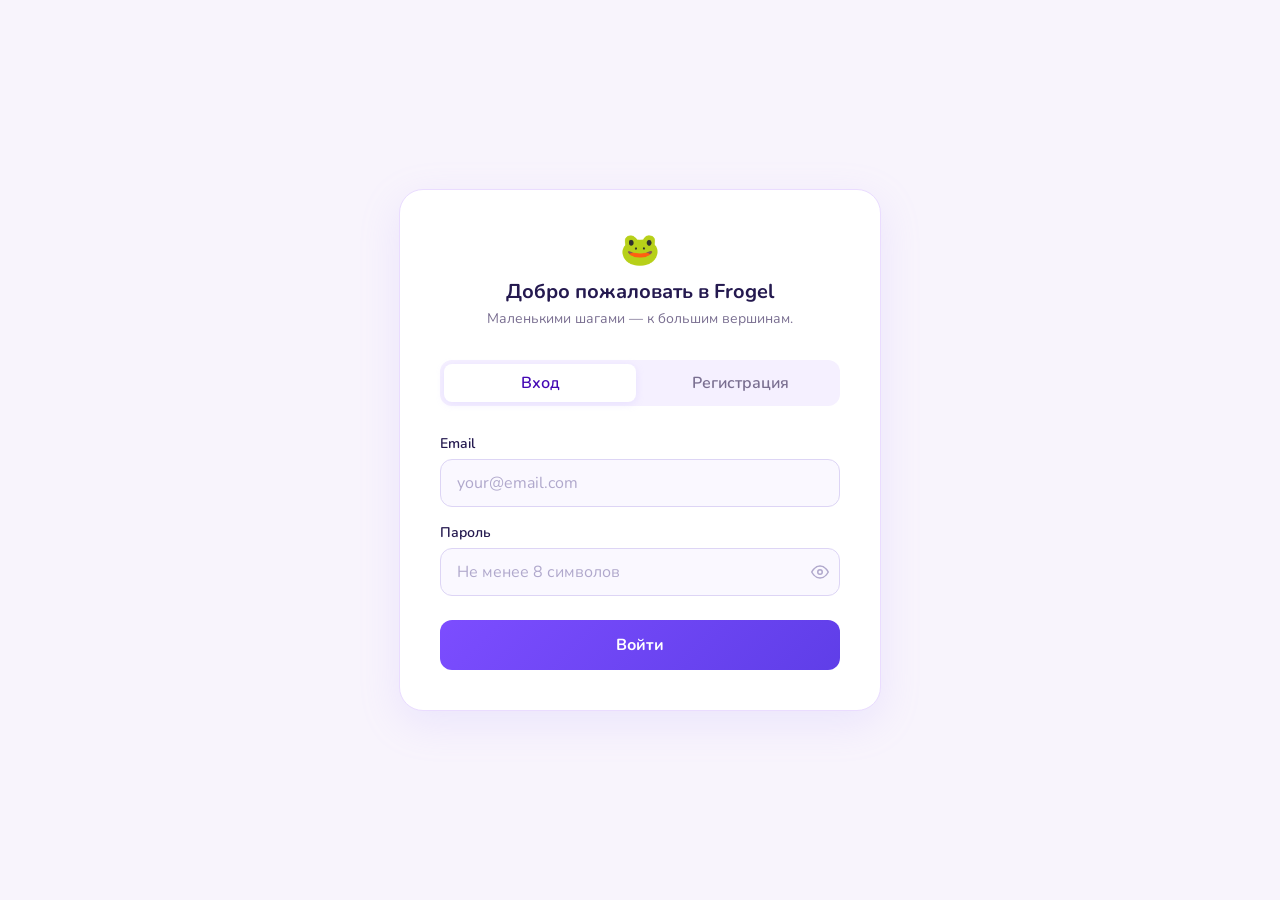
==== commit 9ea6049a: "Polish goal page and error states" ====
--- a/auth.html
+++ b/auth.html
@@ -201,6 +201,39 @@
         .auth-success--visible {
             display: block;
         }
+
+        .auth-password-wrapper {
+            position: relative;
+        }
+
+        .auth-password-wrapper input {
+            width: 100%;
+            box-sizing: border-box;
+            padding-right: 44px;
+        }
+
+        .auth-eye-button {
+            position: absolute;
+            right: 0;
+            top: 0;
+            height: 100%;
+            width: 40px;
+            border: none;
+            background: transparent;
+            cursor: pointer;
+            display: flex;
+            align-items: center;
+            justify-content: center;
+            color: #b0a8cc;
+            padding: 0;
+            transition: color 0.15s;
+        }
+
+        .auth-eye-button:hover {
+            color: #7a6f91;
+            background: transparent;
+            transform: none;
+        }
     </style>
 </head>
 <body>
@@ -230,7 +263,15 @@
 
             <div class="auth-field">
                 <label for="inputPassword">Пароль</label>
-                <input type="password" id="inputPassword" placeholder="Не менее 6 символов" autocomplete="current-password">
+                <div class="auth-password-wrapper">
+                    <input type="password" id="inputPassword" placeholder="Не менее 8 символов" autocomplete="current-password">
+                    <button type="button" class="auth-eye-button" id="togglePassword" aria-label="Показать пароль">
+                        <svg id="eyeIcon" width="18" height="18" viewBox="0 0 24 24" fill="none" stroke="currentColor" stroke-width="2" stroke-linecap="round" stroke-linejoin="round" aria-hidden="true">
+                            <path d="M1 12s4-8 11-8 11 8 11 8-4 8-11 8-11-8-11-8z"/>
+                            <circle cx="12" cy="12" r="3"/>
+                        </svg>
+                    </button>
+                </div>
                 <p class="auth-error" id="errorPassword"></p>
             </div>
 
@@ -259,6 +300,21 @@
         var inputName = document.getElementById("inputName");
         var inputEmail = document.getElementById("inputEmail");
         var inputPassword = document.getElementById("inputPassword");
+        var togglePassword = document.getElementById("togglePassword");
+        var eyeIcon = document.getElementById("eyeIcon");
+
+        togglePassword.addEventListener("click", function () {
+            var isHidden = inputPassword.type === "password";
+            inputPassword.type = isHidden ? "text" : "password";
+            togglePassword.setAttribute("aria-label", isHidden ? "Скрыть пароль" : "Показать пароль");
+            eyeIcon.innerHTML = isHidden
+                ? '<path d="M17.94 17.94A10.07 10.07 0 0 1 12 20c-7 0-11-8-11-8a18.45 18.45 0 0 1 5.06-5.94"/><path d="M9.9 4.24A9.12 9.12 0 0 1 12 4c7 0 11 8 11 8a18.5 18.5 0 0 1-2.16 3.19"/><line x1="1" y1="1" x2="23" y2="23"/>'
+                : '<path d="M1 12s4-8 11-8 11 8 11 8-4 8-11 8-11-8-11-8z"/><circle cx="12" cy="12" r="3"/>';
+        });
+
+        function isValidEmailFormat(email) {
+            return /^[^\s@]+@[^\s@]+\.[^\s@]+$/.test(email);
+        }
 
         function clearErrors() {
             document.getElementById("errorName").textContent = "";
@@ -364,10 +420,16 @@
             if (email === "") {
                 showFieldError("errorEmail", "Введи email");
                 hasError = true;
+            } else if (!isValidEmailFormat(email)) {
+                showFieldError("errorEmail", "Введи корректную почту");
+                hasError = true;
             }
 
             if (password === "") {
                 showFieldError("errorPassword", "Введи пароль");
+                hasError = true;
+            } else if (mode === "register" && password.length < 8) {
+                showFieldError("errorPassword", "Пароль должен быть не короче 8 символов");
                 hasError = true;
             }
 
--- a/styles.css
+++ b/styles.css
@@ -289,6 +289,7 @@
             margin: 0 0 4px;
             color: #24194f;
             font-size: var(--font-lg);
+            text-decoration: none;
             overflow: hidden;
             text-overflow: ellipsis;
             white-space: nowrap;
@@ -2380,4 +2381,284 @@
             color: #9b92b4;
             font-size: 12px;
             line-height: 1.45;
-        }+        }
+
+        .goal-description-block {
+            margin: var(--space-4) 0 var(--space-5);
+            padding: 14px var(--space-4);
+            border-radius: var(--radius-lg);
+            background: rgba(246, 240, 255, 0.7);
+            border: 1px solid rgba(139, 92, 246, 0.16);
+        }
+
+        .goal-description-label {
+            margin-bottom: 6px;
+            font-size: var(--font-xs);
+            font-weight: 700;
+            letter-spacing: 0.04em;
+            text-transform: uppercase;
+            color: #8b6fd6;
+        }
+
+        .goal-description-text {
+            font-size: var(--font-base);
+            line-height: 1.5;
+            color: #4b3f72;
+            white-space: pre-wrap;
+            overflow-wrap: anywhere;
+        }
+
+/* ========== Navigation ========== */
+
+.app-nav {
+    display: flex;
+    align-items: center;
+    gap: 8px;
+}
+
+.nav-link {
+    display: inline-block;
+    padding: 8px 16px;
+    border-radius: 8px;
+    border: 1px solid #eadcff;
+    background: transparent;
+    color: #7a6f91;
+    font-size: 14px;
+    font-weight: 600;
+    font-family: inherit;
+    cursor: pointer;
+    text-decoration: none;
+    transition: background 0.15s, color 0.15s;
+}
+
+.nav-link:hover {
+    background: #f5f0ff;
+    color: #4408b4;
+}
+
+/* ========== Profile page ========== */
+
+.profile-page {
+    /* inherits body max-width and centering */
+}
+
+.profile-header-section {
+    margin-bottom: 24px;
+}
+
+.profile-header-section h2 {
+    margin: 0 0 6px;
+    color: #24194f;
+    font-size: 24px;
+    font-weight: 700;
+}
+
+.profile-header-section p {
+    margin: 0;
+    color: #7a6f91;
+    font-size: 15px;
+}
+
+.profile-loading-state {
+    color: #9b92b4;
+    font-size: 14px;
+    padding: 20px 0;
+}
+
+.profile-error-state {
+    padding: 16px 20px;
+    border-radius: 12px;
+    background: #fff8f8;
+    border: 1px solid #ffd5d5;
+    color: #9b2255;
+    font-size: 14px;
+    line-height: 1.5;
+}
+
+.profile-card {
+    background: #ffffff;
+    border-radius: 16px;
+    border: 1px solid #eadcff;
+    box-shadow: 0 8px 24px rgba(180, 160, 255, 0.12);
+    margin-bottom: 16px;
+    overflow: hidden;
+}
+
+.profile-row {
+    display: grid;
+    grid-template-columns: 160px minmax(0, 1fr);
+    align-items: baseline;
+    gap: 24px;
+    padding: 16px 20px;
+    border-bottom: 1px solid #f1e8ff;
+}
+
+.profile-row:last-child {
+    border-bottom: none;
+}
+
+.profile-label {
+    color: #7a6f91;
+    font-size: 13px;
+    font-weight: 600;
+}
+
+.profile-value {
+    color: #24194f;
+    font-size: 16px;
+    font-weight: 600;
+    overflow-wrap: break-word;
+    min-width: 0;
+}
+
+@media (max-width: 480px) {
+    .profile-row {
+        grid-template-columns: 1fr;
+        gap: 4px;
+    }
+}
+
+.profile-support-card {
+    background: #faf8ff;
+    border-radius: 12px;
+    border: 1px solid #eadcff;
+    padding: 16px 20px;
+    color: #7a6f91;
+    font-size: 14px;
+    line-height: 1.6;
+    margin-bottom: 0;
+}
+
+/* ========== Goal not found state ========== */
+
+.goal-loading-state {
+    color: #9b92b4;
+    font-size: 16px;
+    padding: 24px 0;
+}
+
+.goal-not-found-state {
+    display: flex;
+    justify-content: center;
+    padding: 48px 0;
+}
+
+.goal-not-found-state.hidden {
+    display: none;
+}
+
+.goal-not-found-card {
+    background: #ffffff;
+    border-radius: 20px;
+    border: 1px solid #eadcff;
+    box-shadow: 0 8px 24px rgba(180, 160, 255, 0.12);
+    padding: 40px 32px;
+    max-width: 480px;
+    width: 100%;
+    text-align: center;
+}
+
+.goal-not-found-icon {
+    font-size: 40px;
+    line-height: 1;
+    margin-bottom: 16px;
+}
+
+.goal-not-found-title {
+    margin: 0 0 12px;
+    color: #24194f;
+    font-size: 24px;
+    font-weight: 700;
+}
+
+.goal-not-found-text {
+    margin: 0 0 28px;
+    color: #7a6f91;
+    font-size: 16px;
+    line-height: 1.5;
+}
+
+.goal-not-found-actions {
+    display: flex;
+    gap: 12px;
+    justify-content: center;
+    flex-wrap: wrap;
+}
+
+.goal-not-found-primary {
+    display: inline-block;
+    padding: 12px 24px;
+    border-radius: 12px;
+    background: #8061e2;
+    color: #ffffff;
+    font-size: 16px;
+    font-weight: 700;
+    text-decoration: none;
+    transition: background 0.15s;
+}
+
+.goal-not-found-primary:hover {
+    background: #5f3ee8;
+}
+
+.goal-not-found-secondary {
+    display: inline-block;
+    padding: 12px 24px;
+    border-radius: 12px;
+    background: #f1e8ff;
+    color: #6b4eff;
+    font-size: 16px;
+    font-weight: 600;
+    text-decoration: none;
+    transition: background 0.15s;
+}
+
+.goal-not-found-secondary:hover {
+    background: #e5d8ff;
+}
+
+/* Description block — clickable links */
+.goal-description-text a {
+    color: #6b4eff;
+    text-decoration: underline;
+    text-underline-offset: 3px;
+    overflow-wrap: anywhere;
+}
+
+.goal-description-text a:hover {
+    color: #4408b4;
+}
+
+/* Main page — expandable truncated goal title */
+.goal-title--expandable {
+    cursor: pointer;
+    text-decoration: none;
+}
+
+.goal-title--expandable:hover {
+    text-decoration: underline;
+    text-decoration-color: rgba(128, 97, 226, 0.5);
+    text-underline-offset: 3px;
+}
+
+.goal-title--expandable:focus-visible {
+    text-decoration: underline;
+    text-decoration-color: rgba(128, 97, 226, 0.5);
+    text-underline-offset: 3px;
+    outline: 2px solid rgba(128, 97, 226, 0.4);
+    border-radius: 2px;
+}
+
+/* Goal title popup */
+.goal-title-popup-content {
+    max-width: 420px;
+}
+
+.goal-title-popup-text {
+    margin: 0 0 var(--space-4);
+    color: #24194f;
+    font-size: var(--font-base);
+    line-height: 1.5;
+    overflow-wrap: anywhere;
+    word-break: break-word;
+}
